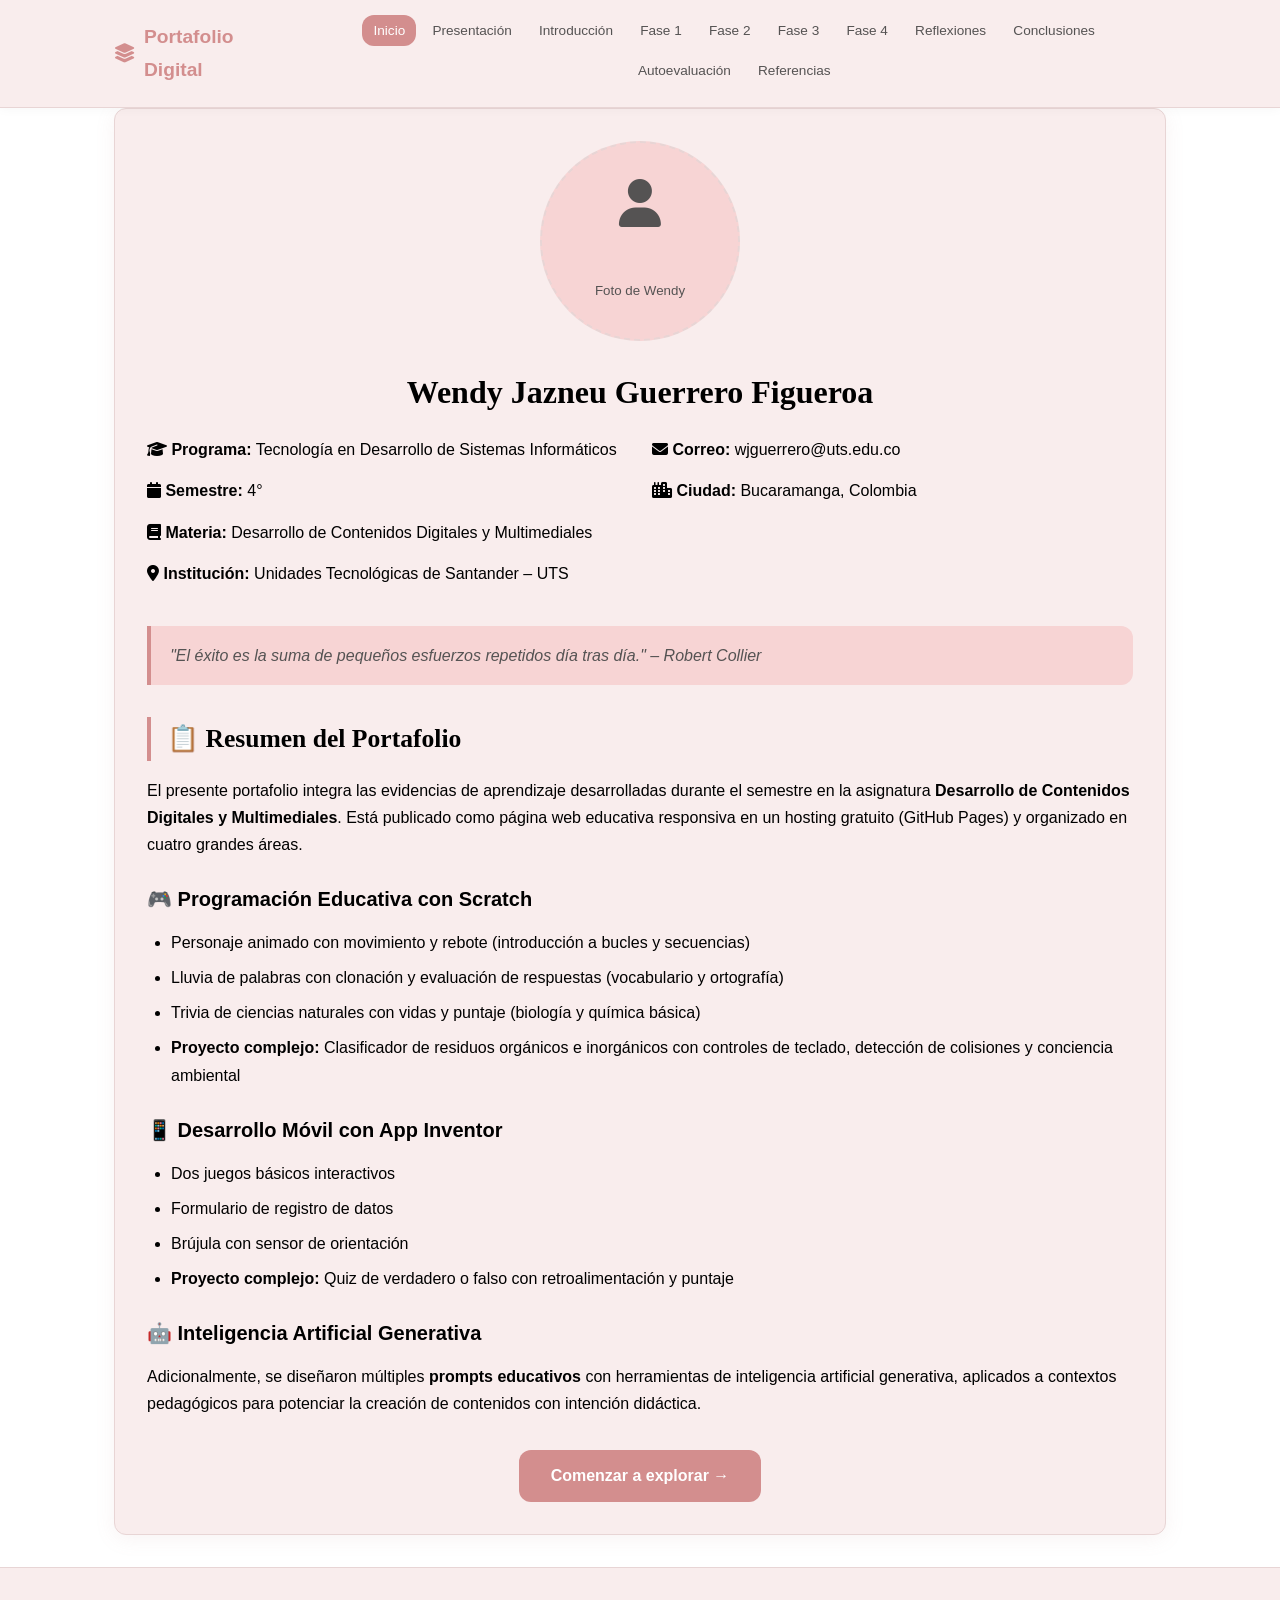
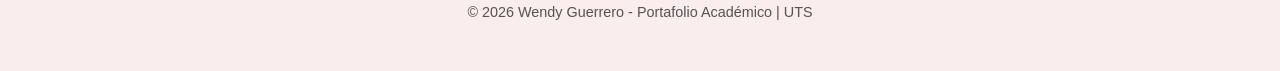
==== index.html @ e3c28a06 "first commit" ====
<!DOCTYPE html>
<html lang="es">
<head>
  <meta charset="UTF-8">
  <meta name="viewport" content="width=device-width, initial-scale=1.0">
  <title>Portafolio - Wendy Guerrero</title>
  <link rel="stylesheet" href="css/variables.css">
  <link rel="stylesheet" href="css/style.css">
  <link rel="stylesheet" href="https://cdnjs.cloudflare.com/ajax/libs/font-awesome/6.4.0/css/all.min.css">
</head>
<body>
  <header>
    <div class="container">
      <nav>
        <div class="logo"><i class="fa-solid fa-layer-group"></i>Portafolio Digital</div>
        <ul>
          <li><a href="index.html" class="active">Inicio</a></li>
          <li><a href="presentacion.html">Presentación</a></li>
          <li><a href="introduccion.html">Introducción</a></li>
          <li><a href="fase1.html">Fase 1</a></li>
          <li><a href="fase2.html">Fase 2</a></li>
          <li><a href="fase3.html">Fase 3</a></li>
          <li><a href="fase4.html">Fase 4</a></li>
          <li><a href="reflexiones.html">Reflexiones</a></li>
          <li><a href="conclusiones.html">Conclusiones</a></li>
          <li><a href="autoevaluacion.html">Autoevaluación</a></li>
          <li><a href="referencias.html">Referencias</a></li>
        </ul>
      </nav>
    </div>
  </header>

  <main class="container">
    <div class="card">
      <div style="text-align:center; margin-bottom:1.5rem;">
        <div class="img-placeholder" style="margin:0 auto; width:200px; height:200px; border-radius:50%;">
          <i class="fa-solid fa-user" style="font-size:3rem;"></i><br>
          <small>Foto de Wendy</small>
        </div>
      </div>
      
      <h1 style="text-align:center; border:none; margin:1rem 0;">Wendy Jazneu Guerrero Figueroa</h1>
      
      <div class="grid-2">
        <div>
          <p><strong><i class="fa-solid fa-graduation-cap"></i> Programa:</strong> Tecnología en Desarrollo de Sistemas Informáticos</p>
          <p><strong><i class="fa-solid fa-calendar"></i> Semestre:</strong> 4°</p>
          <p><strong><i class="fa-solid fa-book"></i> Materia:</strong> Desarrollo de Contenidos Digitales y Multimediales</p>
          <p><strong><i class="fa-solid fa-location-dot"></i> Institución:</strong> Unidades Tecnológicas de Santander – UTS</p>
        </div>
        <div>
          <p><strong><i class="fa-solid fa-envelope"></i> Correo:</strong> wjguerrero@uts.edu.co</p>
          <p><strong><i class="fa-solid fa-city"></i> Ciudad:</strong> Bucaramanga, Colombia</p>
        </div>
      </div>

      <blockquote class="quote">
        "El éxito es la suma de pequeños esfuerzos repetidos día tras día." – Robert Collier
      </blockquote>

      <h2>📋 Resumen del Portafolio</h2>
      <p>El presente portafolio integra las evidencias de aprendizaje desarrolladas durante el semestre en la asignatura <strong>Desarrollo de Contenidos Digitales y Multimediales</strong>. Está publicado como página web educativa responsiva en un hosting gratuito (GitHub Pages) y organizado en cuatro grandes áreas.</p>
      
      <h3>🎮 Programación Educativa con Scratch</h3>
      <ul>
        <li>Personaje animado con movimiento y rebote (introducción a bucles y secuencias)</li>
        <li>Lluvia de palabras con clonación y evaluación de respuestas (vocabulario y ortografía)</li>
        <li>Trivia de ciencias naturales con vidas y puntaje (biología y química básica)</li>
        <li><strong>Proyecto complejo:</strong> Clasificador de residuos orgánicos e inorgánicos con controles de teclado, detección de colisiones y conciencia ambiental</li>
      </ul>

      <h3>📱 Desarrollo Móvil con App Inventor</h3>
      <ul>
        <li>Dos juegos básicos interactivos</li>
        <li>Formulario de registro de datos</li>
        <li>Brújula con sensor de orientación</li>
        <li><strong>Proyecto complejo:</strong> Quiz de verdadero o falso con retroalimentación y puntaje</li>
      </ul>

      <h3>🤖 Inteligencia Artificial Generativa</h3>
      <p>Adicionalmente, se diseñaron múltiples <strong>prompts educativos</strong> con herramientas de inteligencia artificial generativa, aplicados a contextos pedagógicos para potenciar la creación de contenidos con intención didáctica.</p>

      <div style="text-align:center; margin-top:2rem;">
        <a href="presentacion.html" style="display:inline-block; background:var(--primary-color); color:white; padding:0.8rem 2rem; border-radius:var(--radius); text-decoration:none; font-weight:600; transition:var(--transition);">
          Comenzar a explorar →
        </a>
      </div>
    </div>
  </main>

  <footer>
    <p>© 2026 Wendy Guerrero - Portafolio Académico | UTS</p>
  </footer>
</body>
</html>
---- css/variables.css ----
:root {
  /* Paleta Selena - Tonos Rosados/Dusty Rose */
  --primary-color: #d38e8e;        /* Rosa dusty principal */
  --primary-dark: #b67474;         /* Rosa más oscuro para hover */
  --primary-light: #E8C4C4;        /* Rosa claro para acentos */
  --card-bg: #F9EDED;             /* Fondo de tarjetas rosado muy suave */
  --secondary-color: #f7d4d4;      /* Beige rosado muy suave (fondos) */
  --secondary-light: #FAF5F5;      /* Casi blanco rosado */
  
  --accent-color: #C9B5B5;         /* Taupe/rosa grisáceo */
  --accent-light: #E5D5D5;         /* Taupe claro */
  
  /* Neutros */
  --text-dark: #4A4A4A;            /* Gris oscuro para texto principal */
  --text-medium: #7A7A7A;          /* Gris medio para subtítulos */
  --text-light: #555353;           /* Gris claro para texto secundario */
  
  --bg-white: #FFFFFF;             /* Blanco puro */
  --bg-cream: #F9F5F5;             /* Crema rosado */
  
  --border-color: #E8D5D5;         /* Bordes suaves rosados */
  
  /* Tipografía y espaciado */
  --font-main: 'Poppins', sans-serif;
  --font-heading: 'Playfair Display', serif;
  --max-width: 1100px;
  --spacing: 1.5rem;
  --radius: 12px;
  --shadow: 0 4px 20px rgba(184, 138, 138, 0.1);
  --transition: all 0.3s ease;
}
---- css/style.css ----
@import 'variables.css';

* { box-sizing: border-box; margin: 0; padding: 0; }

body {
  font-family: var(--font-main);
  background-color: var(--bg-color);
  color: var(--text-color);
  line-height: 1.7;
  font-size: 1rem;
}

.container { max-width: var(--max-width); margin: 0 auto; padding: 0 var(--spacing); }

/* Header & Navegación */
header {
  background: var(--card-bg);
  border-bottom: 1px solid var(--border-color);
  padding: 1rem 0;
  position: sticky;
  top: 0;
  z-index: 100;
  box-shadow: 0 2px 10px rgba(0,0,0,0.03);
}

nav { display: flex; justify-content: space-between; align-items: center; }

.logo {
  font-weight: 700;
  font-size: 1.2rem;
  color: var(--primary-color);
  display: flex;
  align-items: center;
  gap: 0.5rem;
}

nav ul {
  list-style: none;
  display: flex;
  flex-wrap: wrap;
  gap: 0.3rem;
  justify-content: center;
}

nav a {
  text-decoration: none;
  color: var(--text-light);
  padding: 0.5rem 0.7rem;
  border-radius: var(--radius);
  transition: var(--transition);
  font-size: 0.85rem;
  font-weight: 500;
}

nav a:hover, nav a.active {
  background: var(--primary-color);
  color: white;
  transform: translateY(-1px);
}

/* Hero Section */
.hero {
  background: linear-gradient(135deg, var(--secondary-color), var(--card-bg));
  padding: 3rem 0;
  text-align: center;
  border-bottom: 1px solid var(--border-color);
}

.hero h1 {
  font-family: var(--font-heading);
  font-size: 2.3rem;
  margin-bottom: 0.8rem;
  color: var(--text-color);
}

.hero p {
  color: var(--text-light);
  font-size: 1.1rem;
}

/* Contenido Principal */
main { padding: 2.5rem 0; min-height: 75vh; }

h1 {
  font-family: var(--font-heading);
  font-size: 2rem;
  text-align: center;
  margin-bottom: 2rem;
  color: var(--text-color);
}

h2 {
  font-family: var(--font-heading);
  font-size: 1.6rem;
  border-left: 4px solid var(--primary-color);
  padding-left: 1rem;
  margin: 2rem 0 1rem;
  color: var(--text-color);
}

h3 {
  font-size: 1.25rem;
  margin: 1.5rem 0 0.8rem;
  color: var(--primary-hover);
}

p, li { margin-bottom: 0.9rem; }
ul { padding-left: 1.5rem; }
li { margin-bottom: 0.5rem; }

.card {
  background: var(--card-bg);
  padding: 2rem;
  border-radius: var(--radius);
  box-shadow: var(--shadow);
  margin-bottom: 1.8rem;
  border: 1px solid var(--border-color);
}

.quote {
  font-style: italic;
  color: var(--text-light);
  border-left: 4px solid var(--primary-color);
  padding-left: 1.2rem;
  margin: 1.5rem 0;
  background: var(--secondary-color);
  padding: 1rem 1.2rem;
  border-radius: 0 var(--radius) var(--radius) 0;
}

.grid-2 {
  display: grid;
  grid-template-columns: repeat(auto-fit, minmax(280px, 1fr));
  gap: 1.5rem;
}

.grid-3 {
  display: grid;
  grid-template-columns: repeat(auto-fit, minmax(220px, 1fr));
  gap: 1.2rem;
}

/* Multimedia */
.img-placeholder, .media-container {
  width: 100%;
  min-height: 200px;
  background: var(--secondary-color);
  border-radius: var(--radius);
  display: flex;
  align-items: center;
  justify-content: center;
  color: var(--text-light);
  margin: 1rem 0;
  border: 2px dashed var(--border-color);
  flex-direction: column;
  gap: 0.8rem;
}

.media-container video, .media-container img {
  width: 100%;
  border-radius: var(--radius);
  display: block;
}

.caption {
  font-size: 0.85rem;
  color: var(--text-light);
  text-align: center;
  margin-top: 0.5rem;
}

/* Footer */
footer {
  text-align: center;
  padding: 2rem 0;
  border-top: 1px solid var(--border-color);
  color: var(--text-light);
  font-size: 0.9rem;
  margin-top: 2rem;
  background: var(--card-bg);
}

/* Responsive */
@media (max-width: 768px) {
  nav { flex-direction: column; gap: 1rem; }
  nav ul { flex-direction: column; align-items: center; }
  .hero h1 { font-size: 1.8rem; }
  h1 { font-size: 1.6rem; }
  .card { padding: 1.5rem; }
}
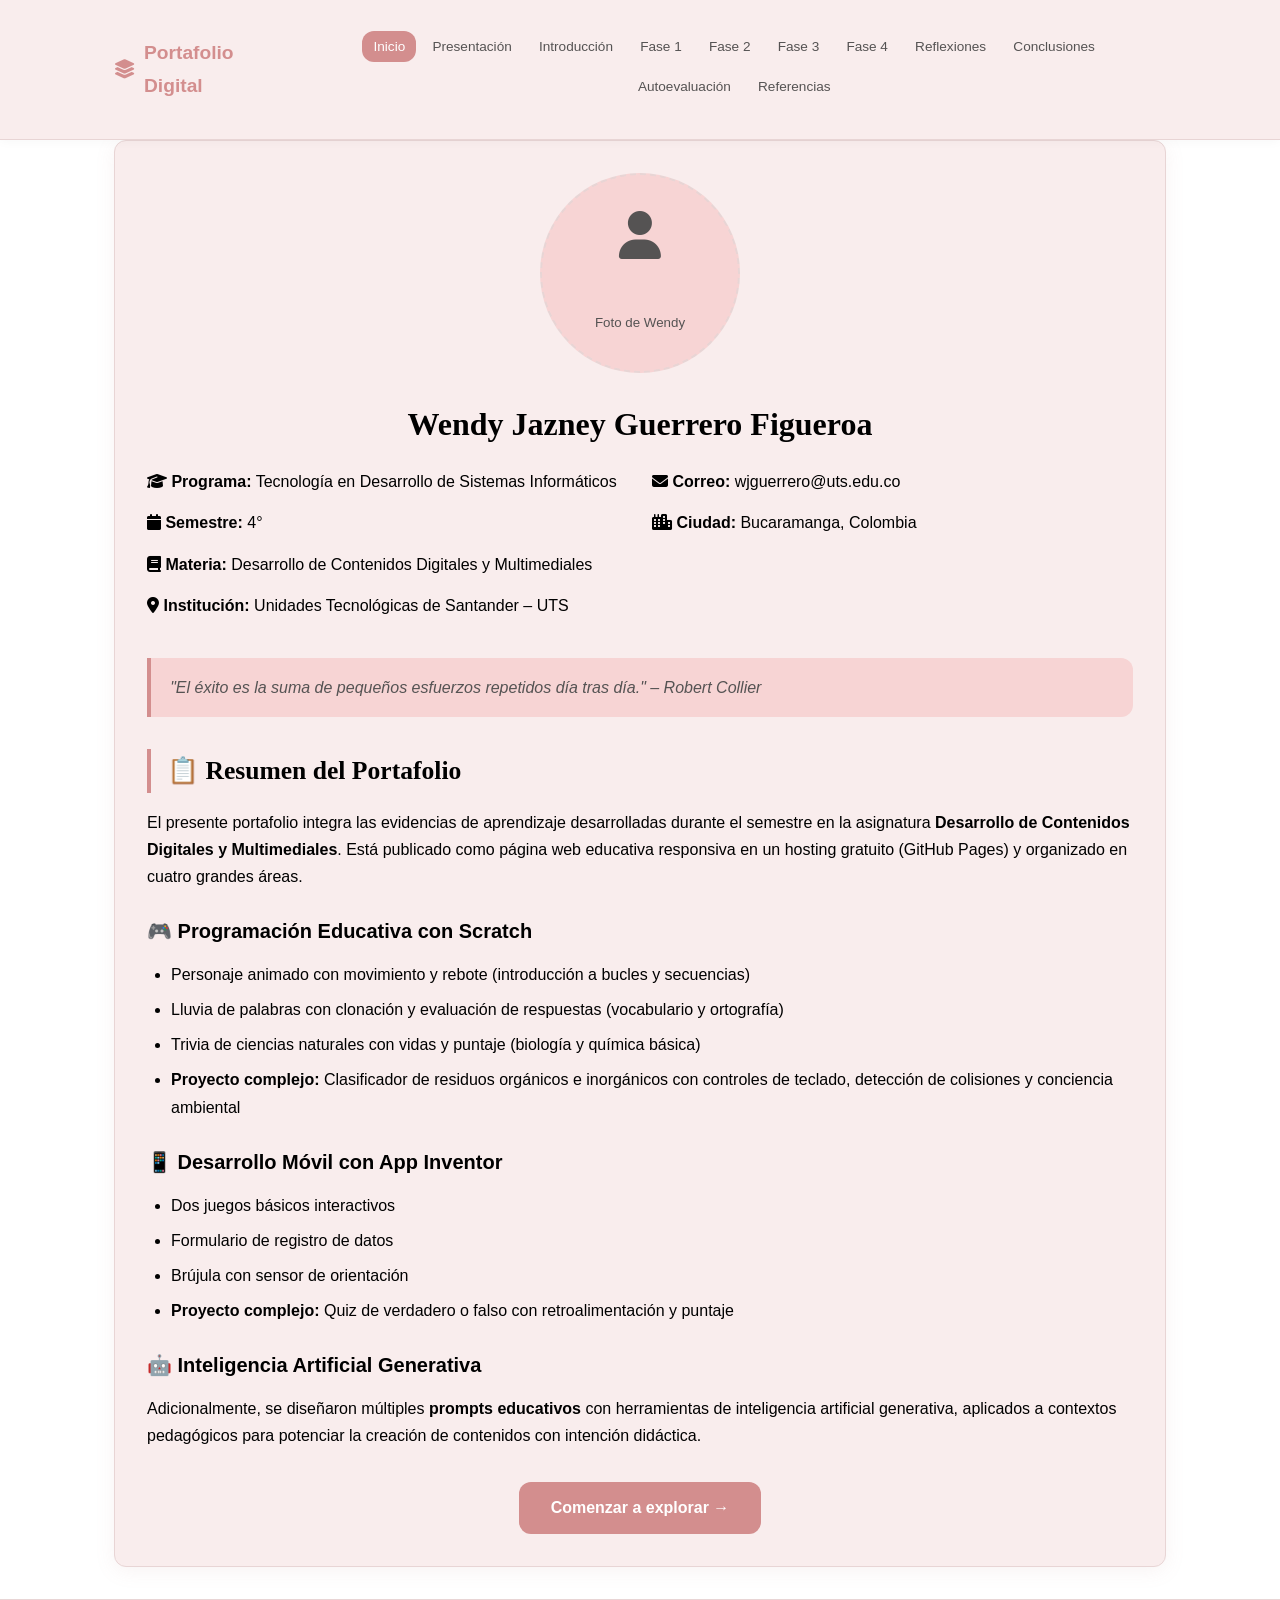
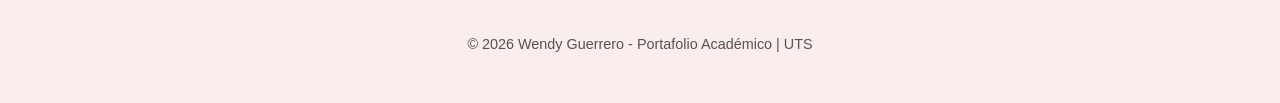
==== commit 23cb162f: "feat: :sparkles: Responsive y estetica mejorada Realizamos un cambio en variables de colores, el hea" ====
--- a/index.html
+++ b/index.html
@@ -1,5 +1,6 @@
 <!DOCTYPE html>
 <html lang="es">
+
 <head>
   <meta charset="UTF-8">
   <meta name="viewport" content="width=device-width, initial-scale=1.0">
@@ -8,12 +9,24 @@
   <link rel="stylesheet" href="css/style.css">
   <link rel="stylesheet" href="https://cdnjs.cloudflare.com/ajax/libs/font-awesome/6.4.0/css/all.min.css">
 </head>
+
 <body>
+
   <header>
     <div class="container">
       <nav>
-        <div class="logo"><i class="fa-solid fa-layer-group"></i>Portafolio Digital</div>
-        <ul>
+        <div class="logo">
+          <i class="fa-solid fa-layer-group"></i>Portafolio Digital
+        </div>
+
+        <!-- Botón Hamburguesa -->
+        <button class="menu-toggle" aria-label="Menú">
+          <span></span>
+          <span></span>
+          <span></span>
+        </button>
+
+        <ul class="nav-links">
           <li><a href="index.html" class="active">Inicio</a></li>
           <li><a href="presentacion.html">Presentación</a></li>
           <li><a href="introduccion.html">Introducción</a></li>
@@ -38,15 +51,18 @@
           <small>Foto de Wendy</small>
         </div>
       </div>
-      
-      <h1 style="text-align:center; border:none; margin:1rem 0;">Wendy Jazneu Guerrero Figueroa</h1>
-      
+
+      <h1 style="text-align:center; border:none; margin:1rem 0;">Wendy Jazney Guerrero Figueroa</h1>
+
       <div class="grid-2">
         <div>
-          <p><strong><i class="fa-solid fa-graduation-cap"></i> Programa:</strong> Tecnología en Desarrollo de Sistemas Informáticos</p>
+          <p><strong><i class="fa-solid fa-graduation-cap"></i> Programa:</strong> Tecnología en Desarrollo de Sistemas
+            Informáticos</p>
           <p><strong><i class="fa-solid fa-calendar"></i> Semestre:</strong> 4°</p>
-          <p><strong><i class="fa-solid fa-book"></i> Materia:</strong> Desarrollo de Contenidos Digitales y Multimediales</p>
-          <p><strong><i class="fa-solid fa-location-dot"></i> Institución:</strong> Unidades Tecnológicas de Santander – UTS</p>
+          <p><strong><i class="fa-solid fa-book"></i> Materia:</strong> Desarrollo de Contenidos Digitales y
+            Multimediales</p>
+          <p><strong><i class="fa-solid fa-location-dot"></i> Institución:</strong> Unidades Tecnológicas de Santander –
+            UTS</p>
         </div>
         <div>
           <p><strong><i class="fa-solid fa-envelope"></i> Correo:</strong> wjguerrero@uts.edu.co</p>
@@ -59,14 +75,17 @@
       </blockquote>
 
       <h2>📋 Resumen del Portafolio</h2>
-      <p>El presente portafolio integra las evidencias de aprendizaje desarrolladas durante el semestre en la asignatura <strong>Desarrollo de Contenidos Digitales y Multimediales</strong>. Está publicado como página web educativa responsiva en un hosting gratuito (GitHub Pages) y organizado en cuatro grandes áreas.</p>
-      
+      <p>El presente portafolio integra las evidencias de aprendizaje desarrolladas durante el semestre en la asignatura
+        <strong>Desarrollo de Contenidos Digitales y Multimediales</strong>. Está publicado como página web educativa
+        responsiva en un hosting gratuito (GitHub Pages) y organizado en cuatro grandes áreas.</p>
+
       <h3>🎮 Programación Educativa con Scratch</h3>
       <ul>
         <li>Personaje animado con movimiento y rebote (introducción a bucles y secuencias)</li>
         <li>Lluvia de palabras con clonación y evaluación de respuestas (vocabulario y ortografía)</li>
         <li>Trivia de ciencias naturales con vidas y puntaje (biología y química básica)</li>
-        <li><strong>Proyecto complejo:</strong> Clasificador de residuos orgánicos e inorgánicos con controles de teclado, detección de colisiones y conciencia ambiental</li>
+        <li><strong>Proyecto complejo:</strong> Clasificador de residuos orgánicos e inorgánicos con controles de
+          teclado, detección de colisiones y conciencia ambiental</li>
       </ul>
 
       <h3>📱 Desarrollo Móvil con App Inventor</h3>
@@ -78,10 +97,13 @@
       </ul>
 
       <h3>🤖 Inteligencia Artificial Generativa</h3>
-      <p>Adicionalmente, se diseñaron múltiples <strong>prompts educativos</strong> con herramientas de inteligencia artificial generativa, aplicados a contextos pedagógicos para potenciar la creación de contenidos con intención didáctica.</p>
+      <p>Adicionalmente, se diseñaron múltiples <strong>prompts educativos</strong> con herramientas de inteligencia
+        artificial generativa, aplicados a contextos pedagógicos para potenciar la creación de contenidos con intención
+        didáctica.</p>
 
       <div style="text-align:center; margin-top:2rem;">
-        <a href="presentacion.html" style="display:inline-block; background:var(--primary-color); color:white; padding:0.8rem 2rem; border-radius:var(--radius); text-decoration:none; font-weight:600; transition:var(--transition);">
+        <a href="presentacion.html"
+          style="display:inline-block; background:var(--primary-color); color:white; padding:0.8rem 2rem; border-radius:var(--radius); text-decoration:none; font-weight:600; transition:var(--transition);">
           Comenzar a explorar →
         </a>
       </div>
@@ -91,5 +113,8 @@
   <footer>
     <p>© 2026 Wendy Guerrero - Portafolio Académico | UTS</p>
   </footer>
+  <script src="js/main.js"></script>
+
 </body>
+
 </html>
--- a/css/style.css
+++ b/css/style.css
@@ -16,7 +16,7 @@
 header {
   background: var(--card-bg);
   border-bottom: 1px solid var(--border-color);
-  padding: 1rem 0;
+  padding: 2rem 0;
   position: sticky;
   top: 0;
   z-index: 100;
@@ -187,4 +187,126 @@
   .hero h1 { font-size: 1.8rem; }
   h1 { font-size: 1.6rem; }
   .card { padding: 1.5rem; }
+}
+
+/* ===============================
+   MENÚ HAMBURGUESA - RESPONSIVE
+   =============================== */
+
+.menu-toggle {
+  display: none;
+  flex-direction: column;
+  justify-content: space-between;
+  width: 30px;
+  height: 21px;
+  background: transparent;
+  border: none;
+  cursor: pointer;
+  padding: 0;
+  z-index: 1001;
+}
+
+.menu-toggle span {
+  width: 100%;
+  height: 3px;
+  background: var(--primary-color);
+  border-radius: 3px;
+  transition: var(--transition);
+}
+
+/* Animación del botón hamburguesa */
+.menu-toggle.active span:nth-child(1) {
+  transform: rotate(45deg) translate(8px, 8px);
+}
+
+.menu-toggle.active span:nth-child(2) {
+  opacity: 0;
+  transform: translateX(-10px);
+}
+
+.menu-toggle.active span:nth-child(3) {
+  transform: rotate(-45deg) translate(7px, -7px);
+}
+
+/* Versión móvil del menú */
+@media (max-width: 768px) {
+  .menu-toggle {
+    display: flex;
+  }
+  
+  nav {
+    position: relative;
+  }
+  
+  .nav-links {
+    position: absolute;
+    top: 100%;
+    left: 0;
+    right: 0;
+    background: var(--card-bg);
+    flex-direction: column;
+    align-items: center;
+    padding: 1rem 0;
+    gap: 0;
+    max-height: 0;
+    overflow: hidden;
+    transition: max-height 0.3s ease-in-out;
+    box-shadow: 0 4px 10px rgba(0,0,0,0.1);
+    border-top: 1px solid var(--border-color);
+  }
+  
+  .nav-links.active {
+    max-height: 500px; /* Ajusta según necesites */
+  }
+  
+  .nav-links li {
+    width: 100%;
+    text-align: center;
+  }
+  
+  .nav-links a {
+    display: block;
+    padding: 0.8rem 1rem;
+    width: 100%;
+    border-radius: 0;
+  }
+  
+  .nav-links a:hover,
+  .nav-links a.active {
+    background: var(--primary-color);
+    color: white;
+  }
+  
+  /* Ajustes adicionales para móvil */
+  .hero h1 {
+    font-size: 1.6rem;
+  }
+  
+  .grid-2,
+  .grid-3 {
+    grid-template-columns: 1fr;
+  }
+  
+  .card {
+    padding: 1.2rem;
+  }
+}
+
+/* Ajuste extra para pantallas muy pequeñas */
+@media (max-width: 480px) {
+  .logo {
+    font-size: 1rem;
+  }
+  
+  .logo i {
+    font-size: 0.9rem;
+  }
+  
+  h1 {
+    font-size: 1.4rem;
+  }
+  
+  h2 {
+    font-size: 1.2rem;
+  }
 }
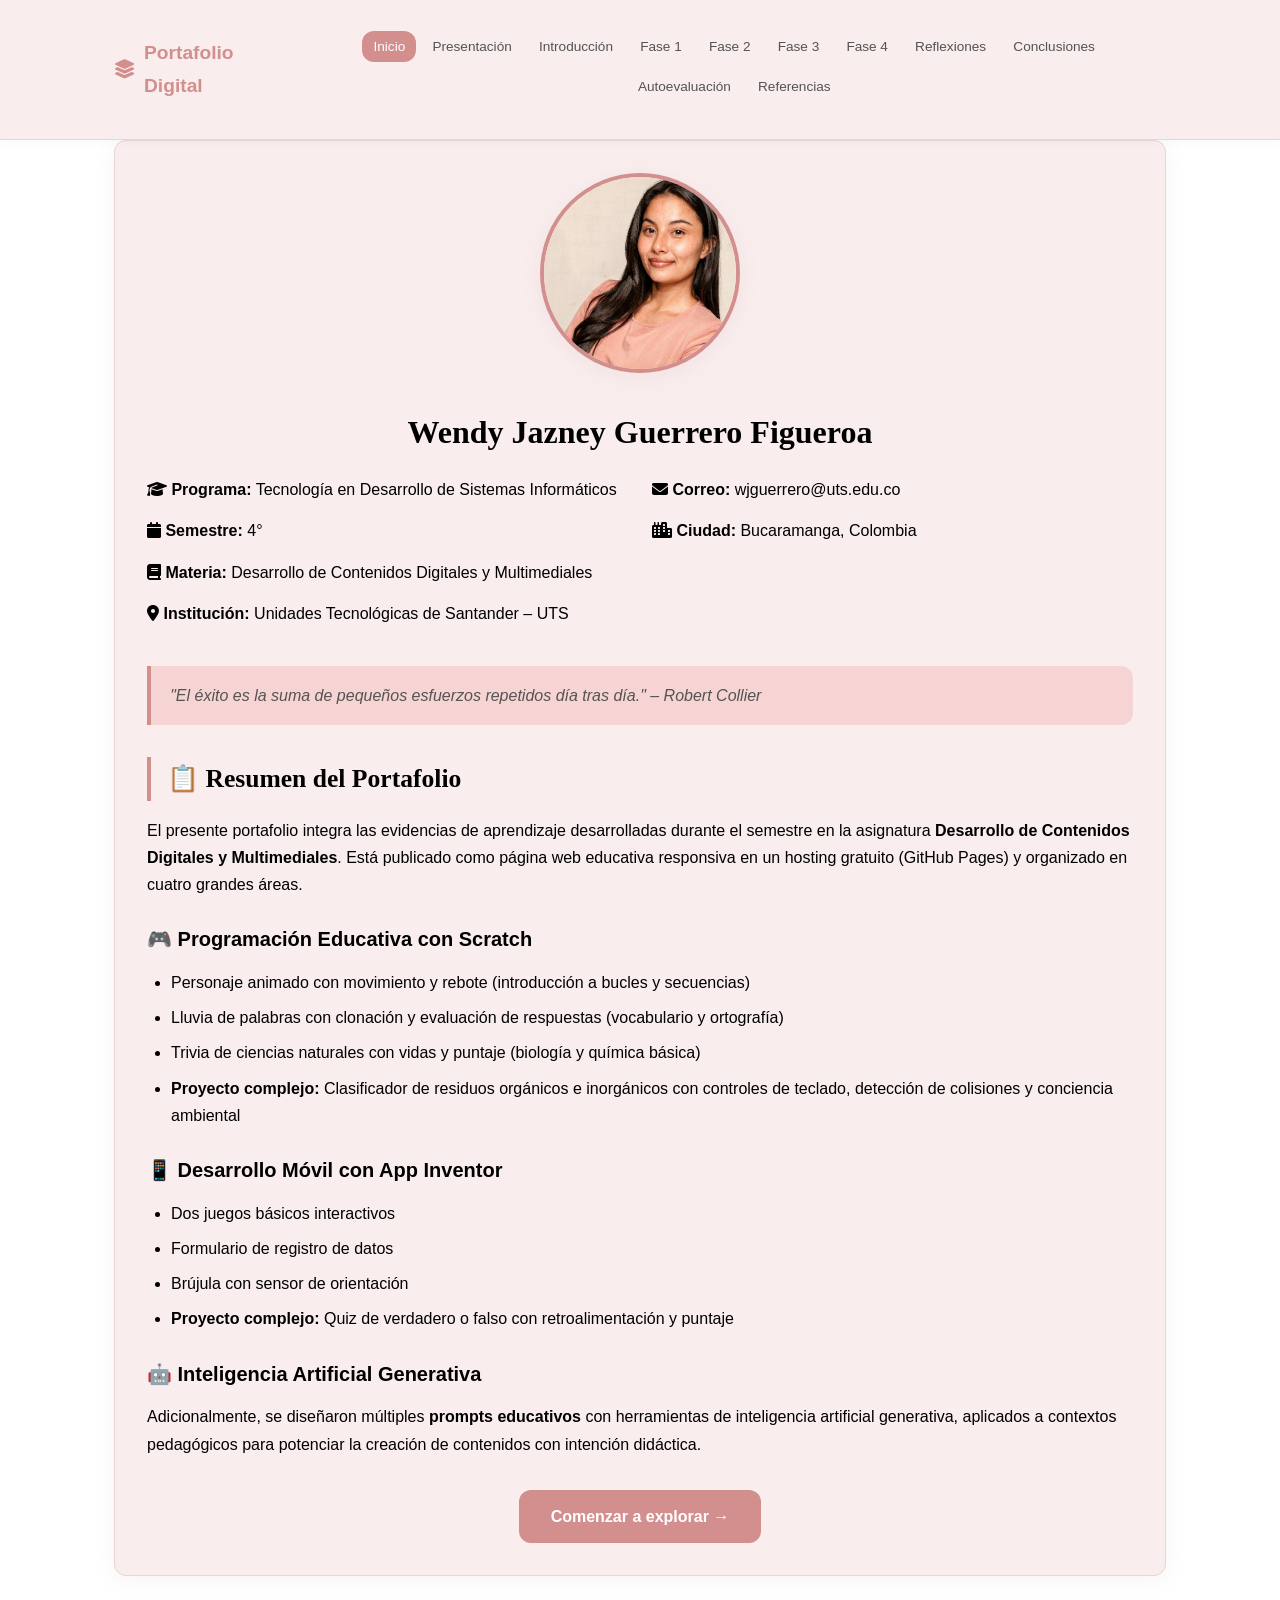
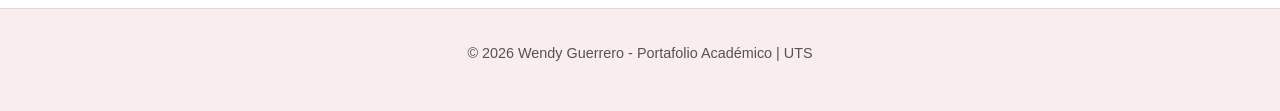
==== commit 5b9b6d3b: "feat: :lipstick: Arreglos Arreglos pequeños" ====
--- a/index.html
+++ b/index.html
@@ -45,11 +45,9 @@
 
   <main class="container">
     <div class="card">
-      <div style="text-align:center; margin-bottom:1.5rem;">
-        <div class="img-placeholder" style="margin:0 auto; width:200px; height:200px; border-radius:50%;">
-          <i class="fa-solid fa-user" style="font-size:3rem;"></i><br>
-          <small>Foto de Wendy</small>
-        </div>
+      <div style="text-align:center; margin-bottom:1.5rem;"><img src="img/foto-wendy.jpeg"
+          alt="Wendy Jazney Guerrero Figueroa"
+          style="width:200px; height:200px; border-radius:50%; object-fit:cover; border:4px solid var(--primary-color); box-shadow:var(--shadow);">
       </div>
 
       <h1 style="text-align:center; border:none; margin:1rem 0;">Wendy Jazney Guerrero Figueroa</h1>
@@ -77,7 +75,8 @@
       <h2>📋 Resumen del Portafolio</h2>
       <p>El presente portafolio integra las evidencias de aprendizaje desarrolladas durante el semestre en la asignatura
         <strong>Desarrollo de Contenidos Digitales y Multimediales</strong>. Está publicado como página web educativa
-        responsiva en un hosting gratuito (GitHub Pages) y organizado en cuatro grandes áreas.</p>
+        responsiva en un hosting gratuito (GitHub Pages) y organizado en cuatro grandes áreas.
+      </p>
 
       <h3>🎮 Programación Educativa con Scratch</h3>
       <ul>
--- a/css/style.css
+++ b/css/style.css
@@ -21,6 +21,23 @@
   top: 0;
   z-index: 100;
   box-shadow: 0 2px 10px rgba(0,0,0,0.03);
+}
+
+/* Foto de perfil */
+.profile-photo {
+  width: 200px;
+  height: 200px;
+  border-radius: 50%;
+  object-fit: cover;
+  border: 4px solid var(--primary-color);
+  box-shadow: var(--shadow);
+  display: block;
+  margin: 0 auto 1.5rem;
+}
+
+.profile-photo-small {
+  width: 180px;
+  height: 180px;
 }
 
 nav { display: flex; justify-content: space-between; align-items: center; }
@@ -228,14 +245,9 @@
   transform: rotate(-45deg) translate(7px, -7px);
 }
 
-/* Versión móvil del menú */
 @media (max-width: 768px) {
   .menu-toggle {
     display: flex;
-  }
-  
-  nav {
-    position: relative;
   }
   
   .nav-links {
@@ -245,68 +257,37 @@
     right: 0;
     background: var(--card-bg);
     flex-direction: column;
-    align-items: center;
-    padding: 1rem 0;
+    align-items: stretch;  /* Se estiran al ancho completo */
+    padding: 0;
     gap: 0;
-    max-height: 0;
-    overflow: hidden;
-    transition: max-height 0.3s ease-in-out;
-    box-shadow: 0 4px 10px rgba(0,0,0,0.1);
+    max-height: 700px;  /* Aumentado para 11 items */
+    overflow-y: auto;  /* Scroll si es necesario */
+    transition: max-height 0.4s ease-in-out, opacity 0.3s;
+    box-shadow: 0 8px 20px rgba(0,0,0,0.1);
     border-top: 1px solid var(--border-color);
+    opacity: 0;
+    visibility: hidden;
   }
   
   .nav-links.active {
-    max-height: 500px; /* Ajusta según necesites */
+    max-height: 700px;
+    opacity: 1;
+    visibility: visible;
   }
   
   .nav-links li {
     width: 100%;
-    text-align: center;
+    border-bottom: 1px solid var(--border-color);
+  }
+  
+  .nav-links li:last-child {
+    border-bottom: none;
   }
   
   .nav-links a {
     display: block;
-    padding: 0.8rem 1rem;
+    padding: 1rem 1.5rem;
+    text-align: center;
     width: 100%;
-    border-radius: 0;
-  }
-  
-  .nav-links a:hover,
-  .nav-links a.active {
-    background: var(--primary-color);
-    color: white;
-  }
-  
-  /* Ajustes adicionales para móvil */
-  .hero h1 {
-    font-size: 1.6rem;
-  }
-  
-  .grid-2,
-  .grid-3 {
-    grid-template-columns: 1fr;
-  }
-  
-  .card {
-    padding: 1.2rem;
-  }
-}
-
-/* Ajuste extra para pantallas muy pequeñas */
-@media (max-width: 480px) {
-  .logo {
-    font-size: 1rem;
-  }
-  
-  .logo i {
-    font-size: 0.9rem;
-  }
-  
-  h1 {
-    font-size: 1.4rem;
-  }
-  
-  h2 {
-    font-size: 1.2rem;
   }
 }
